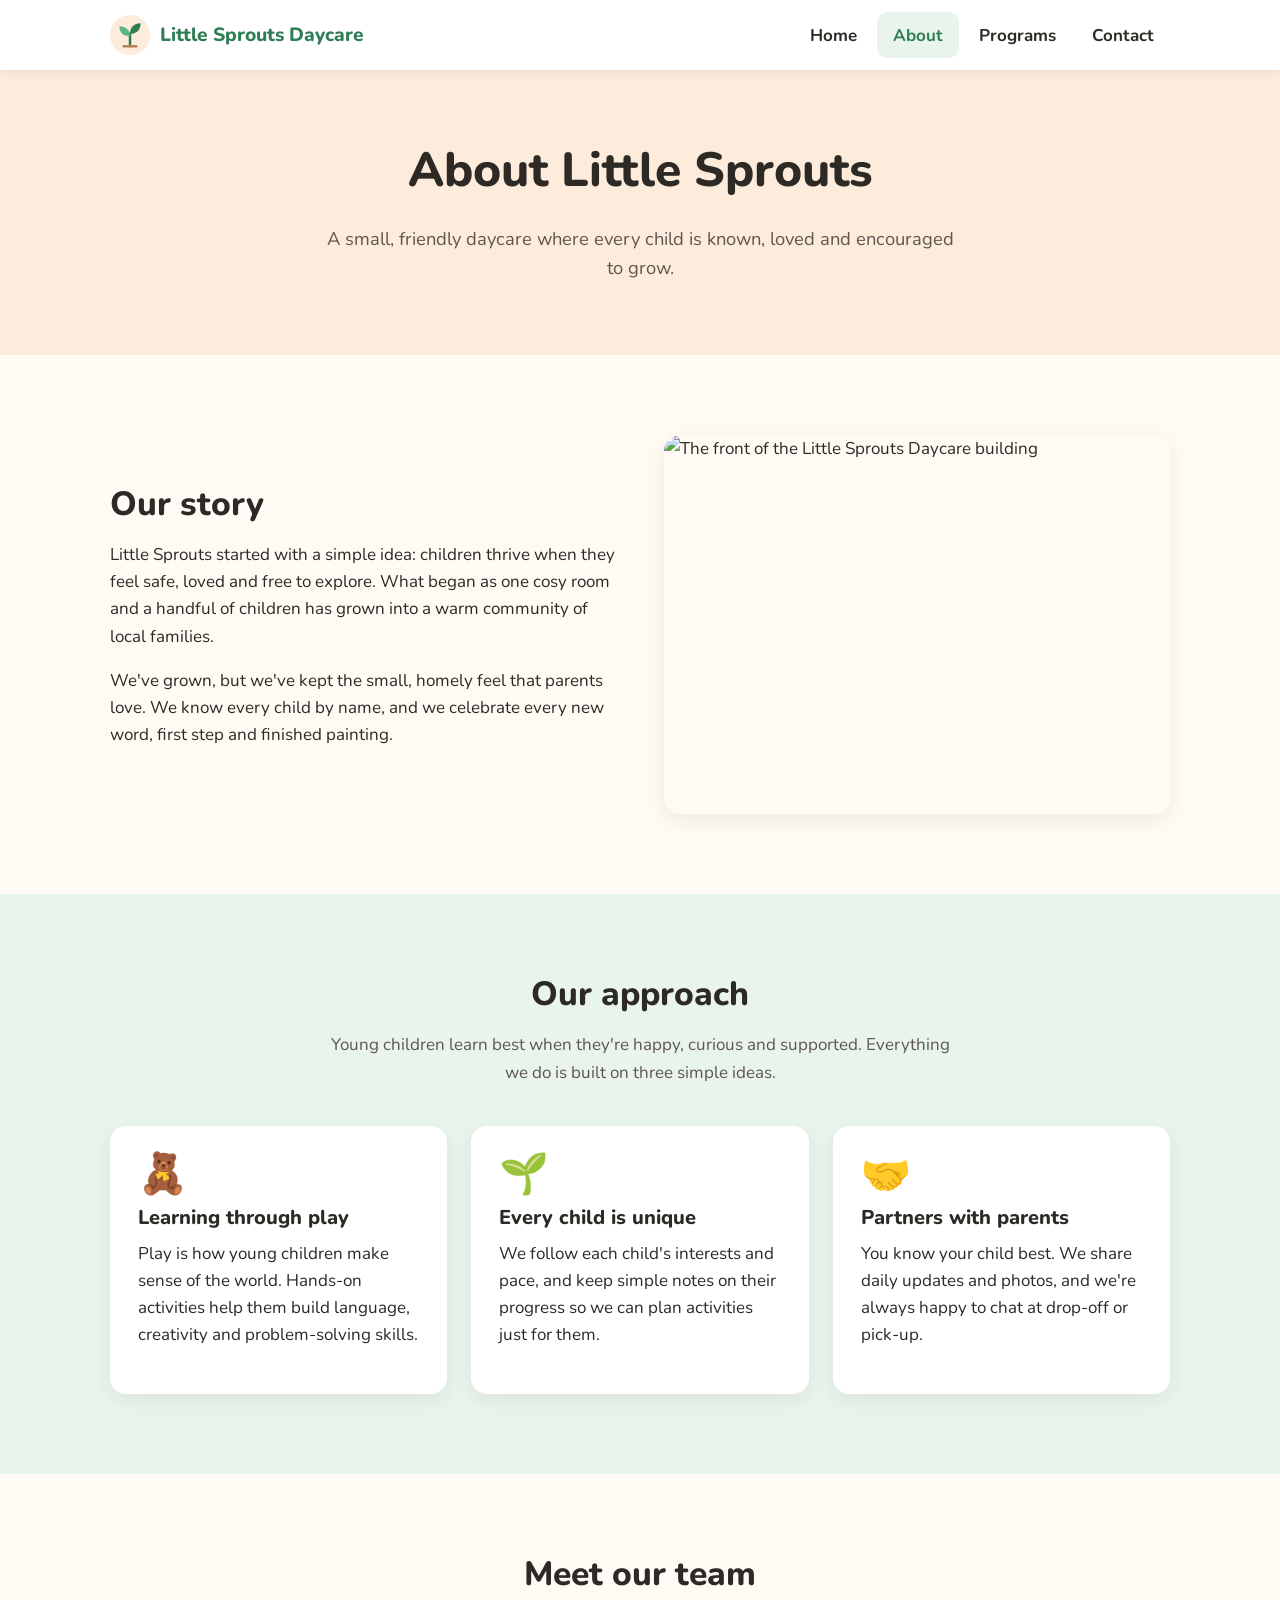
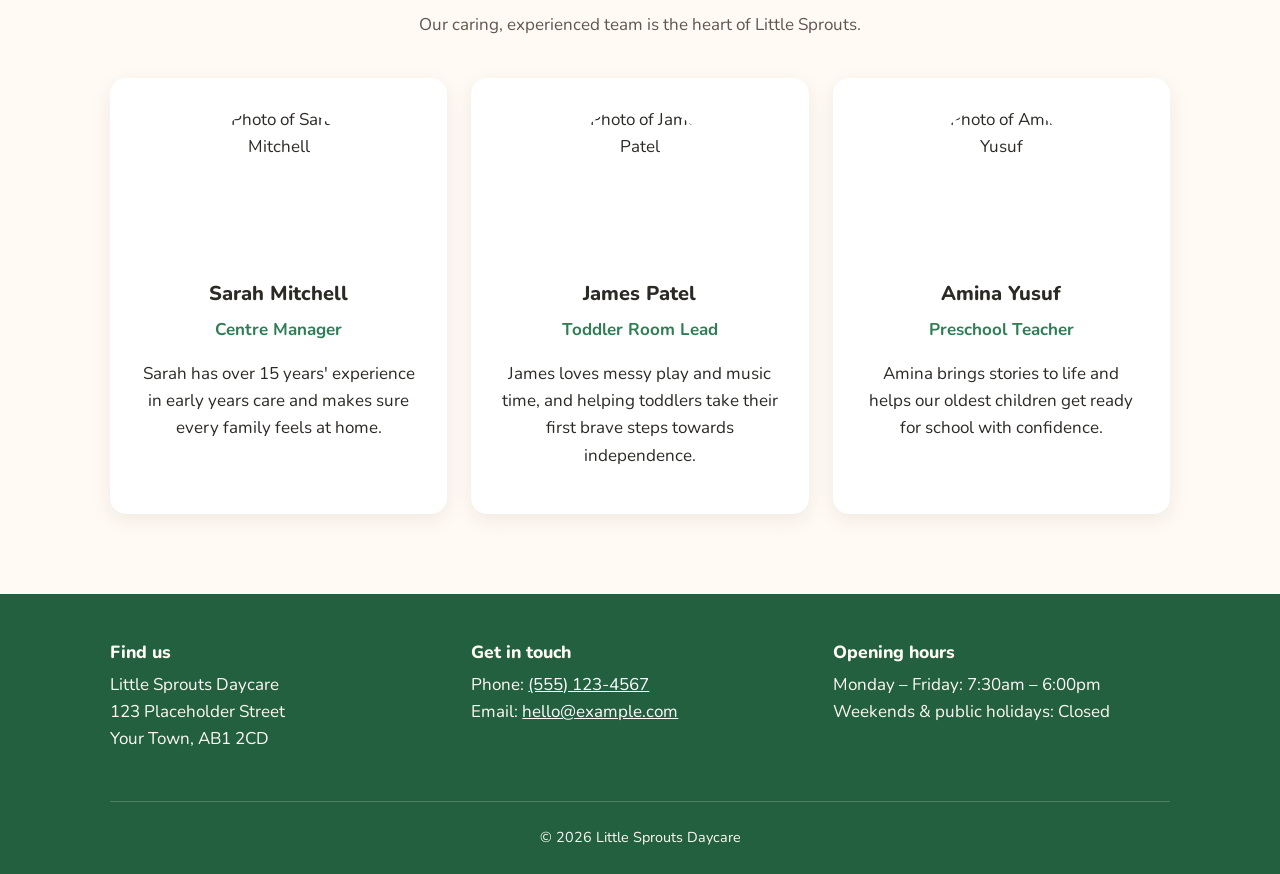
==== about.html @ fafb186b "initial commit" ====
<!DOCTYPE html>
<html lang="en">
<head>
    <!-- Page settings: text encoding, mobile-friendly scaling, and the title and
         description shown in the browser tab and search results -->
    <meta charset="UTF-8">
    <meta name="viewport" content="width=device-width, initial-scale=1.0">
    <title>About Us | Little Sprouts Daycare</title>
    <meta name="description" content="Meet the Little Sprouts Daycare team and learn about our story and our play-based approach to early learning.">

    <!-- Small sprout icon shown in the browser tab -->
    <link rel="icon" href="images/logo.svg" type="image/svg+xml">

    <!-- Google Fonts: loads "Nunito", a friendly and easy-to-read font -->
    <link rel="preconnect" href="https://fonts.googleapis.com">
    <link rel="preconnect" href="https://fonts.gstatic.com" crossorigin>
    <link rel="stylesheet" href="https://fonts.googleapis.com/css2?family=Nunito:wght@400;700;800&display=swap">

    <!-- Our one shared stylesheet, used by every page -->
    <link rel="stylesheet" href="css/style.css">
</head>
<body>
    <!-- Skip link: lets keyboard users jump straight past the menu to the page content -->
    <a class="skip-link" href="#main">Skip to main content</a>

    <!-- ===== Site header: logo and main navigation (the same on every page) ===== -->
    <header class="site-header">
        <div class="container header-inner">
            <a class="logo" href="index.html">
                <img src="images/logo.svg" alt="" width="40" height="40">
                Little Sprouts Daycare
            </a>

            <!-- Hamburger button: only shows on small screens. main.js opens and closes the menu. -->
            <button class="menu-toggle" type="button" aria-label="Menu" aria-expanded="false" aria-controls="site-nav">
                <span class="menu-toggle-bar"></span>
                <span class="menu-toggle-bar"></span>
                <span class="menu-toggle-bar"></span>
            </button>

            <!-- Main navigation. main.js highlights the link for the page you're on. -->
            <nav class="site-nav" id="site-nav" aria-label="Main">
                <ul class="nav-list">
                    <li><a class="nav-link" href="index.html">Home</a></li>
                    <li><a class="nav-link" href="about.html">About</a></li>
                    <li><a class="nav-link" href="programs.html">Programs</a></li>
                    <li><a class="nav-link" href="contact.html">Contact</a></li>
                </ul>
            </nav>
        </div>
    </header>

    <!-- ===== Main content: everything unique to this page goes inside <main> ===== -->
    <main id="main">

        <!-- Page banner: the title at the top of the About page -->
        <section class="page-banner">
            <div class="container">
                <h1>About Little Sprouts</h1>
                <p>A small, friendly daycare where every child is known, loved and encouraged to grow.</p>
            </div>
        </section>

        <!-- Our story: how the daycare began, with a photo alongside -->
        <section class="section">
            <div class="container split">
                <div>
                    <h2>Our story</h2>
                    <p>Little Sprouts started with a simple idea: children thrive when they feel safe, loved and free to explore. What began as one cosy room and a handful of children has grown into a warm community of local families.</p>
                    <p>We've grown, but we've kept the small, homely feel that parents love. We know every child by name, and we celebrate every new word, first step and finished painting.</p>
                </div>
                <!-- Placeholder image. To use your own photo, save it in the images/ folder
                     and change src to something like "images/our-building.jpg". -->
                <img class="split-image" src="https://placehold.co/800x600/fdebdc/2d2a26?text=Our+Daycare" alt="The front of the Little Sprouts Daycare building" width="800" height="600">
            </div>
        </section>

        <!-- Our approach: three cards explaining how we care for and teach children -->
        <section class="section section-alt">
            <div class="container">
                <h2 class="section-title">Our approach</h2>
                <p class="section-intro">Young children learn best when they're happy, curious and supported. Everything we do is built on three simple ideas.</p>

                <div class="card-grid">
                    <article class="card">
                        <span class="card-icon" aria-hidden="true">🧸</span>
                        <h3>Learning through play</h3>
                        <p>Play is how young children make sense of the world. Hands-on activities help them build language, creativity and problem-solving skills.</p>
                    </article>
                    <article class="card">
                        <span class="card-icon" aria-hidden="true">🌱</span>
                        <h3>Every child is unique</h3>
                        <p>We follow each child's interests and pace, and keep simple notes on their progress so we can plan activities just for them.</p>
                    </article>
                    <article class="card">
                        <span class="card-icon" aria-hidden="true">🤝</span>
                        <h3>Partners with parents</h3>
                        <p>You know your child best. We share daily updates and photos, and we're always happy to chat at drop-off or pick-up.</p>
                    </article>
                </div>
            </div>
        </section>

        <!-- Our team: three PLACEHOLDER staff cards. Replace the photos, names, roles
             and descriptions with your real team members. -->
        <section class="section">
            <div class="container">
                <h2 class="section-title">Meet our team</h2>
                <p class="section-intro">Our caring, experienced team is the heart of Little Sprouts.</p>

                <div class="card-grid">
                    <article class="card staff-card">
                        <img class="staff-photo" src="https://placehold.co/300x300/e8f4ec/2f7d55?text=Staff+Photo" alt="Photo of Sarah Mitchell" width="300" height="300" loading="lazy">
                        <h3>Sarah Mitchell</h3>
                        <p class="staff-role">Centre Manager</p>
                        <p>Sarah has over 15 years' experience in early years care and makes sure every family feels at home.</p>
                    </article>
                    <article class="card staff-card">
                        <img class="staff-photo" src="https://placehold.co/300x300/e8f4ec/2f7d55?text=Staff+Photo" alt="Photo of James Patel" width="300" height="300" loading="lazy">
                        <h3>James Patel</h3>
                        <p class="staff-role">Toddler Room Lead</p>
                        <p>James loves messy play and music time, and helping toddlers take their first brave steps towards independence.</p>
                    </article>
                    <article class="card staff-card">
                        <img class="staff-photo" src="https://placehold.co/300x300/e8f4ec/2f7d55?text=Staff+Photo" alt="Photo of Amina Yusuf" width="300" height="300" loading="lazy">
                        <h3>Amina Yusuf</h3>
                        <p class="staff-role">Preschool Teacher</p>
                        <p>Amina brings stories to life and helps our oldest children get ready for school with confidence.</p>
                    </article>
                </div>
            </div>
        </section>

    </main>

    <!-- ===== Site footer: address, contact details and opening hours (the same on every page) ===== -->
    <footer class="site-footer">
        <div class="container">
            <div class="footer-grid">
                <div>
                    <h2 class="footer-title">Find us</h2>
                    <!-- Placeholder address: replace with your real one -->
                    <address>
                        Little Sprouts Daycare<br>
                        123 Placeholder Street<br>
                        Your Town, AB1 2CD
                    </address>
                </div>
                <div>
                    <h2 class="footer-title">Get in touch</h2>
                    <p>
                        Phone: <a href="tel:+15551234567">(555) 123-4567</a><br>
                        Email: <a href="mailto:hello@example.com">hello@example.com</a>
                    </p>
                </div>
                <div>
                    <h2 class="footer-title">Opening hours</h2>
                    <p>
                        Monday – Friday: 7:30am – 6:00pm<br>
                        Weekends &amp; public holidays: Closed
                    </p>
                </div>
            </div>
            <p class="footer-bottom">&copy; 2026 Little Sprouts Daycare</p>
        </div>
    </footer>

    <!-- Our one shared JavaScript file. It's loaded last so all the HTML above
         already exists when the script runs. -->
    <script src="js/main.js"></script>
</body>
</html>
---- css/style.css ----
/* =========================================================
   Little Sprouts Daycare — main stylesheet
   ---------------------------------------------------------
   This one file styles every page of the site.
   It is written "mobile first": the styles below are for
   phones, and the single media query at the very bottom
   adjusts things for tablets and desktops.

   Sections:
     1. Colours and design settings
     2. Base styles
     3. Layout helpers
     4. Buttons
     5. Header and navigation
     6. Hero and page banners
     7. Cards
     8. Testimonial
     9. Programs page
    10. Contact page and form
    11. Footer
    12. Larger screens (the one media query)
   ========================================================= */


/* ---------- 1. Colours and design settings ----------
   These are CSS variables. Change a value here and it updates
   everywhere on the site that uses it. */
:root {
    --color-primary: #2f7d55;        /* leaf green: links, buttons, highlights */
    --color-primary-dark: #22603f;   /* darker green: hover states and footer */
    --color-accent: #f4a261;         /* warm peach: the "Book a Visit" button */
    --color-accent-dark: #e8894a;    /* darker peach: accent hover state */
    --color-background: #fffaf3;     /* soft cream page background */
    --color-white: #ffffff;          /* cards, header, form fields, button text */
    --color-tint-green: #e8f4ec;     /* pale green section backgrounds */
    --color-tint-peach: #fdebdc;     /* pale peach banners and labels */
    --color-text: #2d2a26;           /* main text: warm near-black */
    --color-text-muted: #5e5750;     /* softer text for intros and notes */
    --color-border: #eadfd2;         /* light dividing lines */
    --color-field-border: #9a8a7a;   /* form field edges (dark enough to see clearly) */
    --color-error: #b3261e;          /* form error messages */

    --font-main: "Nunito", Arial, sans-serif;
    --radius: 16px;                  /* rounded corners on cards and images */
    --radius-small: 10px;            /* rounded corners on buttons and inputs */
    --shadow: 0 6px 20px rgba(45, 42, 38, 0.08);
    --max-width: 1100px;             /* widest the content will ever get */
}


/* ---------- 2. Base styles ----------
   Sensible defaults for the whole site: font, text colour,
   spacing, and images that never spill off the screen. */

/* Include padding and borders inside an element's width,
   which makes sizes much easier to predict. */
*,
*::before,
*::after {
    box-sizing: border-box;
}

/* The header sticks to the top of the screen, so leave room for it
   when the browser jumps to a link like "programs.html#toddler". */
html {
    scroll-padding-top: 5rem;
}

body {
    margin: 0;
    font-family: var(--font-main);
    font-size: 1.0625rem;
    line-height: 1.6;
    color: var(--color-text);
    background-color: var(--color-background);
}

h1,
h2,
h3 {
    margin: 0 0 0.5em;
    line-height: 1.2;
    font-weight: 800;
}

h1 {
    font-size: 2.25rem;
}

h2 {
    font-size: 1.75rem;
}

h3 {
    font-size: 1.25rem;
}

p,
address {
    margin: 0 0 1em;
}

/* <address> is italic by default; normal text reads better. */
address {
    font-style: normal;
}

/* Images shrink to fit small screens instead of overflowing. */
img {
    display: block;
    max-width: 100%;
    height: auto;
}

a {
    color: var(--color-primary);
}

a:hover {
    color: var(--color-primary-dark);
}

/* A clear outline shows keyboard users which item is selected. */
:focus-visible {
    outline: 3px solid var(--color-primary);
    outline-offset: 3px;
}

/* The "Skip to main content" link hides above the page and
   slides into view only when a keyboard user tabs to it. */
.skip-link {
    position: absolute;
    top: -100px;
    left: 1rem;
    z-index: 100;
    padding: 0.5rem 1rem;
    border-radius: var(--radius-small);
    background-color: var(--color-primary);
    color: var(--color-white);
    font-weight: 700;
}

.skip-link:focus {
    top: 1rem;
}


/* ---------- 3. Layout helpers ----------
   Reusable building blocks used on every page. */

/* Keeps content centred with space at the sides,
   and stops it getting too wide on big screens. */
.container {
    max-width: var(--max-width);
    margin: 0 auto;
    padding: 0 1.25rem;
}

/* Breathing room above and below each page section. */
.section {
    padding: 3.5rem 0;
}

/* Every other section gets a soft green background
   so the page is easy to scan. */
.section-alt {
    background-color: var(--color-tint-green);
}

.section-title {
    text-align: center;
}

.section-intro {
    max-width: 640px;
    margin: 0 auto 2.5rem;
    text-align: center;
    color: var(--color-text-muted);
}

/* Text beside an image. One column on phones;
   the media query turns it into two columns on larger screens.
   minmax(0, 1fr) means "share the space, and shrink if needed".
   The 0 matters: without it, a big image that is still loading
   can push the page wider than a phone screen. */
.split {
    display: grid;
    grid-template-columns: minmax(0, 1fr);
    gap: 2rem;
    align-items: center;
}

.split-image {
    border-radius: var(--radius);
    box-shadow: var(--shadow);
}


/* ---------- 4. Buttons ----------
   Rounded "pill" buttons. Add the class "button" to a link
   or <button>, plus "button-accent" for the peach version. */
.button {
    display: inline-block;
    padding: 0.85rem 1.75rem;
    border: none;
    border-radius: 999px;
    background-color: var(--color-primary);
    color: var(--color-white);
    font-family: inherit;
    font-size: 1.05rem;
    font-weight: 700;
    text-decoration: none;
    cursor: pointer;
}

.button:hover {
    background-color: var(--color-primary-dark);
    color: var(--color-white);
}

.button-accent {
    background-color: var(--color-accent);
    color: var(--color-text);
}

.button-accent:hover {
    background-color: var(--color-accent-dark);
    color: var(--color-text);
}


/* ---------- 5. Header and navigation ----------
   The header sticks to the top of the screen as you scroll.
   On phones the menu hides behind the hamburger button;
   on larger screens the links sit in a row (see media query). */
.site-header {
    position: sticky;
    top: 0;
    z-index: 10;
    background-color: var(--color-white);
    box-shadow: 0 2px 10px rgba(45, 42, 38, 0.08);
}

/* Logo, hamburger and menu in a flexible row.
   "wrap" lets the open mobile menu drop onto its own line. */
.header-inner {
    display: flex;
    flex-wrap: wrap;
    align-items: center;
    gap: 0.75rem 1rem;
    padding-top: 0.75rem;
    padding-bottom: 0.75rem;
}

/* flex: 1 lets the logo fill the spare space,
   which pushes the hamburger and menu to the right. */
.logo {
    flex: 1;
    display: flex;
    align-items: center;
    gap: 0.6rem;
    font-size: 1.2rem;
    font-weight: 800;
    line-height: 1.2;
    color: var(--color-primary);
    text-decoration: none;
}

/* The hamburger button: three bars drawn with CSS. */
.menu-toggle {
    display: flex;
    flex-direction: column;
    gap: 5px;
    padding: 0.65rem;
    border: 2px solid var(--color-field-border);
    border-radius: var(--radius-small);
    background-color: var(--color-white);
    cursor: pointer;
}

.menu-toggle-bar {
    width: 24px;
    height: 3px;
    border-radius: 3px;
    background-color: var(--color-primary);
}

/* On phones the menu stays hidden until main.js adds "is-open". */
.site-nav {
    display: none;
    width: 100%;
}

.site-nav.is-open {
    display: block;
}

.nav-list {
    display: flex;
    flex-direction: column;
    gap: 0.25rem;
    margin: 0;
    padding: 0;
    list-style: none;
}

.nav-link {
    display: block;
    padding: 0.6rem 1rem;
    border-radius: var(--radius-small);
    color: var(--color-text);
    font-weight: 700;
    text-decoration: none;
}

.nav-link:hover {
    background-color: var(--color-tint-peach);
    color: var(--color-text);
}

/* The link for the page you're on (added by main.js). */
.nav-link.active {
    background-color: var(--color-tint-green);
    color: var(--color-primary);
}


/* ---------- 6. Hero and page banners ----------
   The hero is the big welcome area on the home page.
   Page banners are the smaller title areas on other pages. */
.hero,
.page-banner {
    padding: 3rem 0;
    background-color: var(--color-tint-peach);
}

.hero-intro {
    margin-bottom: 1.5rem;
    font-size: 1.2rem;
    color: var(--color-text-muted);
}

.page-banner {
    text-align: center;
}

.page-banner p {
    max-width: 640px;
    margin: 0 auto;
    font-size: 1.15rem;
    color: var(--color-text-muted);
}


/* ---------- 7. Cards ----------
   White rounded boxes used across the site. The grid shows
   one card per row on phones and three per row on larger
   screens (see media query). minmax(0, 1fr) works the same
   way as in .split above. */
.card-grid {
    display: grid;
    grid-template-columns: minmax(0, 1fr);
    gap: 1.5rem;
}

.card {
    padding: 1.75rem;
    border-radius: var(--radius);
    background-color: var(--color-white);
    box-shadow: var(--shadow);
}

.card-icon {
    display: block;
    margin-bottom: 0.75rem;
    font-size: 2.5rem;
    line-height: 1;
}

/* Program cards have a photo that runs edge to edge,
   so the padding moves to the text area underneath. */
.program-card {
    padding: 0;
    overflow: hidden;
}

.program-card-body {
    padding: 1.5rem;
}

.program-card a {
    font-weight: 700;
}

/* Small rounded label showing a program's age range. */
.age-range {
    display: inline-block;
    padding: 0.2rem 0.9rem;
    border-radius: 999px;
    background-color: var(--color-tint-peach);
    font-size: 0.95rem;
    font-weight: 700;
}

/* Staff cards: centred text with a round photo. */
.staff-card {
    text-align: center;
}

.staff-photo {
    width: 160px;
    height: 160px;
    margin: 0 auto 1rem;
    border-radius: 50%;
}

.staff-role {
    color: var(--color-primary);
    font-weight: 700;
}


/* ---------- 8. Testimonial ----------
   A single parent quote. The dashed label is a reminder
   that it's only a sample until you add real ones. */
.sample-note {
    width: fit-content;
    margin: 0 auto 1.5rem;
    padding: 0.35rem 1rem;
    border: 2px dashed var(--color-accent-dark);
    border-radius: 999px;
    background-color: var(--color-tint-peach);
    font-size: 0.95rem;
    font-weight: 700;
    text-align: center;
}

.testimonial {
    max-width: 720px;
    margin: 0 auto;
    text-align: center;
}

.testimonial blockquote {
    margin: 0 0 1rem;
    font-size: 1.25rem;
}

.testimonial figcaption {
    color: var(--color-primary);
    font-weight: 700;
}


/* ---------- 9. Programs page ----------
   Each daily schedule is a simple list: the time on the
   left and the activity on the right. */
.schedule {
    margin: 0 0 1.5rem;
    padding: 0;
    list-style: none;
}

.schedule li {
    display: flex;
    gap: 1rem;
    padding: 0.5rem 0;
    border-bottom: 1px dashed var(--color-border);
}

.schedule-time {
    flex: 0 0 5rem;
    font-weight: 700;
    color: var(--color-primary);
}

.program-fees {
    padding: 0.75rem 1rem;
    border-radius: var(--radius-small);
    background-color: var(--color-tint-peach);
    font-weight: 700;
}


/* ---------- 10. Contact page and form ---------- */

/* The form and our contact details stack on phones
   and sit side by side on larger screens (see media query). */
.contact-layout {
    display: grid;
    gap: 2.5rem;
    align-items: start;
}

.form-note {
    font-size: 0.95rem;
    color: var(--color-text-muted);
}

/* Each label + field + error message is one "form group". */
.form-group {
    margin-bottom: 1.25rem;
}

.form-group label {
    display: block;
    margin-bottom: 0.35rem;
    font-weight: 700;
}

.required-mark {
    color: var(--color-error);
}

/* Text boxes, the dropdown and the message box share one look. */
.form-group input,
.form-group select,
.form-group textarea {
    width: 100%;
    padding: 0.75rem 1rem;
    border: 2px solid var(--color-field-border);
    border-radius: var(--radius-small);
    background-color: var(--color-white);
    color: var(--color-text);
    font: inherit;
}

.form-group textarea {
    resize: vertical;
}

/* main.js marks a field aria-invalid="true" when it needs fixing.
   Screen readers announce that, and we reuse it to turn the border red. */
.form-group [aria-invalid="true"] {
    border-color: var(--color-error);
}

/* The friendly message shown under a field that needs fixing. */
.error-message {
    margin: 0.35rem 0 0;
    font-size: 0.95rem;
    font-weight: 700;
    color: var(--color-error);
}

/* Dashed green box that stands in for a Google Map until you add one. */
.map-placeholder {
    display: flex;
    align-items: center;
    justify-content: center;
    min-height: 260px;
    padding: 1.5rem;
    border: 3px dashed var(--color-primary);
    border-radius: var(--radius);
    background-color: var(--color-tint-green);
    color: var(--color-primary);
    text-align: center;
}

.map-placeholder p {
    margin: 0;
}


/* ---------- 11. Footer ----------
   Dark green band at the bottom of every page with our
   address, contact details and opening hours. */
.site-footer {
    padding: 3rem 0 1.5rem;
    background-color: var(--color-primary-dark);
    color: var(--color-background);
}

/* Light links and focus outlines so they show up on dark green. */
.site-footer a {
    color: var(--color-white);
}

.site-footer a:hover {
    color: var(--color-tint-peach);
}

.site-footer :focus-visible {
    outline-color: var(--color-white);
}

.footer-grid {
    display: grid;
    gap: 1.5rem;
}

.footer-title {
    margin-bottom: 0.5rem;
    font-size: 1.1rem;
}

.footer-bottom {
    margin: 2rem 0 0;
    padding-top: 1.5rem;
    border-top: 1px solid rgba(255, 255, 255, 0.2);
    font-size: 0.9rem;
    text-align: center;
}


/* ---------- 12. Larger screens (768px and wider) ----------
   Everything above is for phones. When the screen is at
   least 768px wide (tablets and desktops), these rules
   take over to make use of the extra space. */
@media (min-width: 768px) {
    h1 {
        font-size: 3rem;
    }

    h2 {
        font-size: 2.1rem;
    }

    .section {
        padding: 5rem 0;
    }

    .hero,
    .page-banner {
        padding: 4.5rem 0;
    }

    /* Hide the hamburger and always show the menu as a row. */
    .menu-toggle {
        display: none;
    }

    .site-nav {
        display: block;
        width: auto;
    }

    .nav-list {
        flex-direction: row;
    }

    /* Put text and image side by side. */
    .split {
        grid-template-columns: repeat(2, minmax(0, 1fr));
        gap: 3rem;
    }

    /* Three cards (or footer columns) per row. */
    .card-grid,
    .footer-grid {
        grid-template-columns: repeat(3, minmax(0, 1fr));
    }

    /* The form gets a little more room than the contact details. */
    .contact-layout {
        grid-template-columns: 3fr 2fr;
    }
}
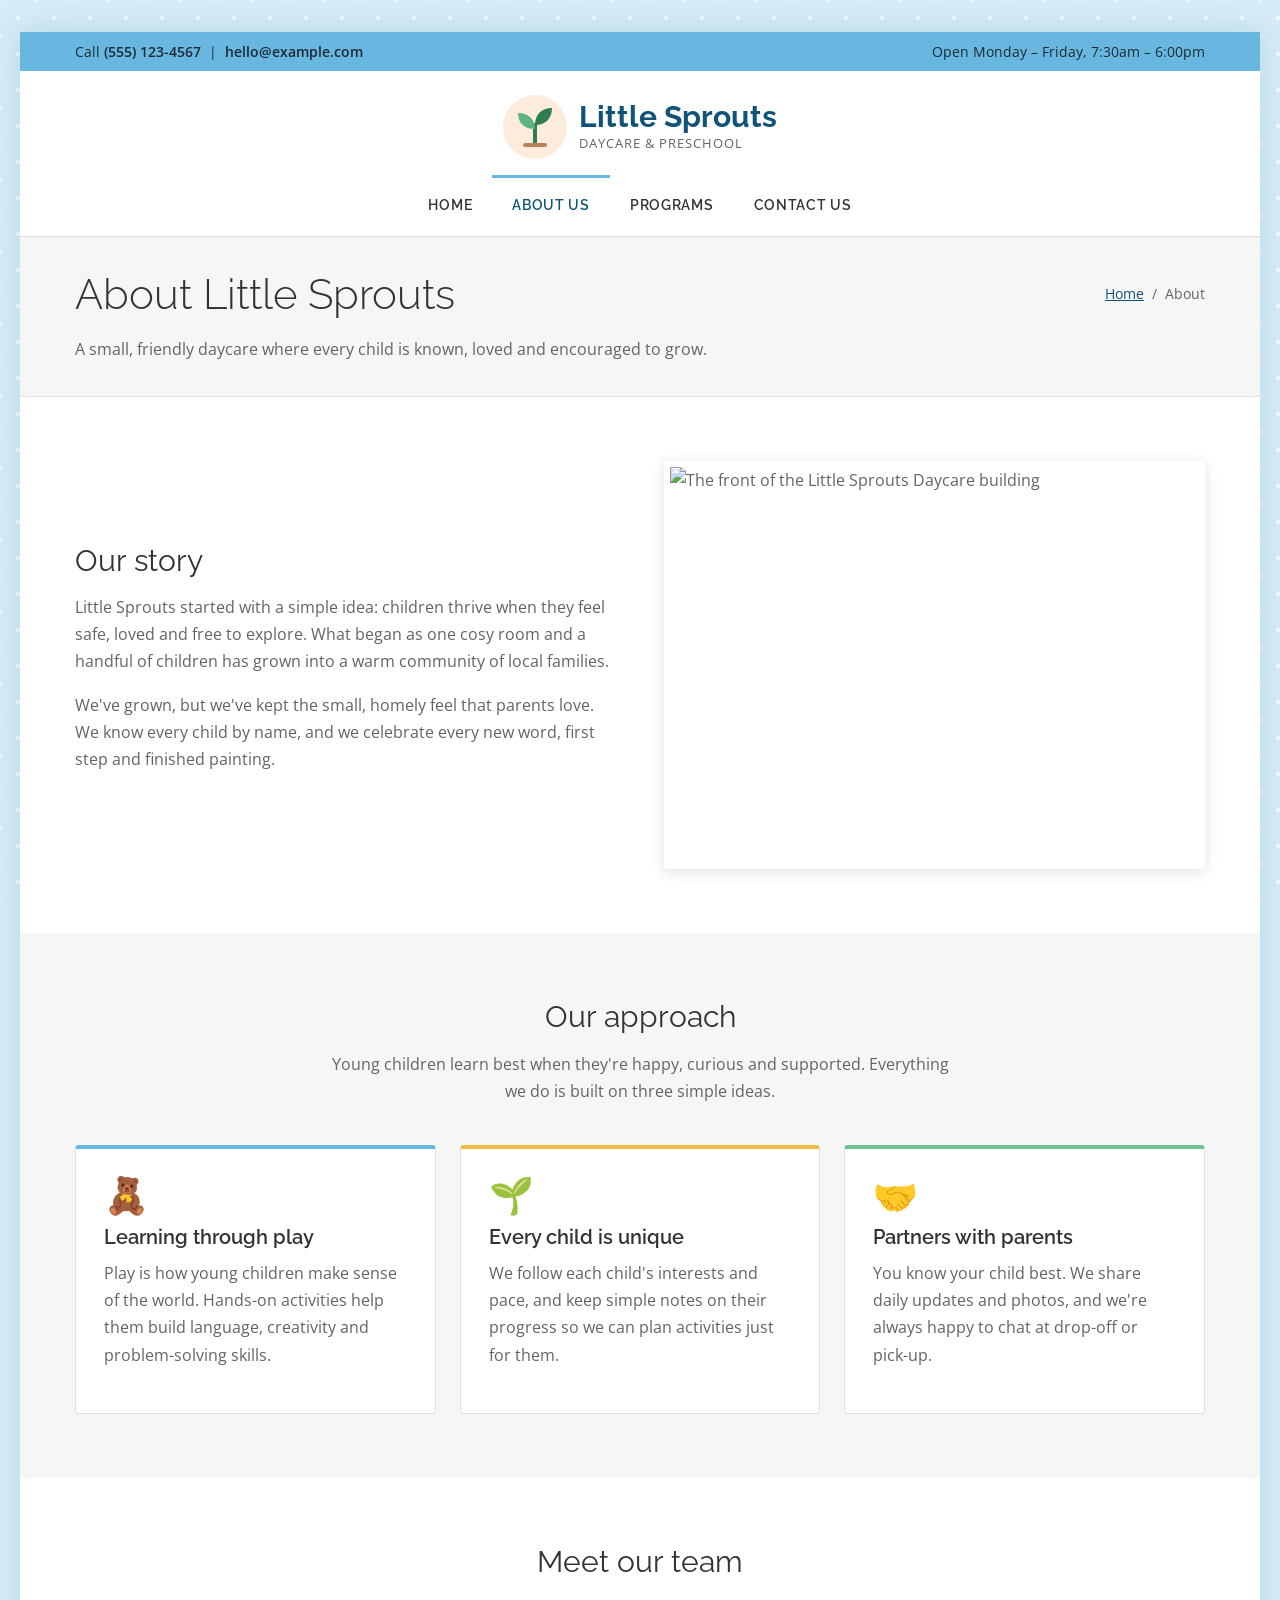
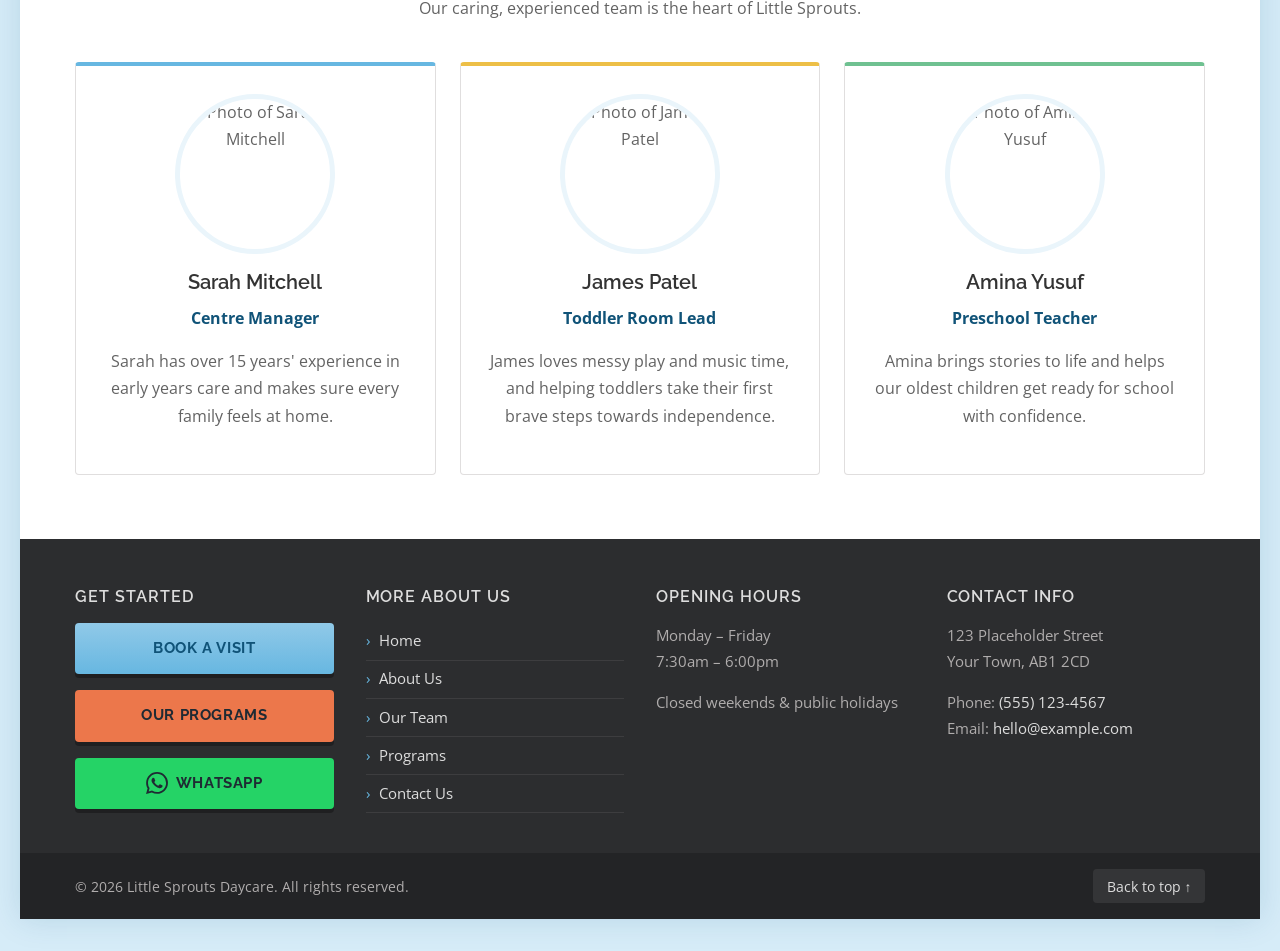
==== commit a1690bff: "Enhance website layout and functionality: update fonts, improve header and footer structure, add tes" ====
--- a/about.html
+++ b/about.html
@@ -11,10 +11,10 @@
     <!-- Small sprout icon shown in the browser tab -->
     <link rel="icon" href="images/logo.svg" type="image/svg+xml">
 
-    <!-- Google Fonts: loads "Nunito", a friendly and easy-to-read font -->
+    <!-- Google Fonts: "Raleway" for headings and the menu, "Open Sans" for body text -->
     <link rel="preconnect" href="https://fonts.googleapis.com">
     <link rel="preconnect" href="https://fonts.gstatic.com" crossorigin>
-    <link rel="stylesheet" href="https://fonts.googleapis.com/css2?family=Nunito:wght@400;700;800&display=swap">
+    <link rel="stylesheet" href="https://fonts.googleapis.com/css2?family=Open+Sans:ital,wght@0,400;0,600;0,700;1,400&family=Raleway:wght@300;400;600;700&display=swap">
 
     <!-- Our one shared stylesheet, used by every page -->
     <link rel="stylesheet" href="css/style.css">
@@ -23,12 +23,28 @@
     <!-- Skip link: lets keyboard users jump straight past the menu to the page content -->
     <a class="skip-link" href="#main">Skip to main content</a>
 
+    <!-- The white "page box" that holds everything. On big screens the
+         blue patterned background shows around it. -->
+    <div class="page-box">
+
+    <!-- ===== Top bar: quick contact details (the same on every page) ===== -->
+    <div class="top-bar">
+        <div class="container top-bar-inner">
+            <!-- Placeholder phone and email: replace with your real ones -->
+            <p>Call <a href="tel:+15551234567">(555) 123-4567</a> &nbsp;|&nbsp; <a href="mailto:hello@example.com">hello@example.com</a></p>
+            <p>Open Monday – Friday, 7:30am – 6:00pm</p>
+        </div>
+    </div>
+
     <!-- ===== Site header: logo and main navigation (the same on every page) ===== -->
     <header class="site-header">
         <div class="container header-inner">
             <a class="logo" href="index.html">
-                <img src="images/logo.svg" alt="" width="40" height="40">
-                Little Sprouts Daycare
+                <img src="images/logo.svg" alt="" width="64" height="64">
+                <span>
+                    <span class="logo-name">Little Sprouts</span>
+                    <span class="logo-tagline">Daycare &amp; Preschool</span>
+                </span>
             </a>
 
             <!-- Hamburger button: only shows on small screens. main.js opens and closes the menu. -->
@@ -42,9 +58,9 @@
             <nav class="site-nav" id="site-nav" aria-label="Main">
                 <ul class="nav-list">
                     <li><a class="nav-link" href="index.html">Home</a></li>
-                    <li><a class="nav-link" href="about.html">About</a></li>
+                    <li><a class="nav-link" href="about.html">About Us</a></li>
                     <li><a class="nav-link" href="programs.html">Programs</a></li>
-                    <li><a class="nav-link" href="contact.html">Contact</a></li>
+                    <li><a class="nav-link" href="contact.html">Contact Us</a></li>
                 </ul>
             </nav>
         </div>
@@ -53,10 +69,16 @@
     <!-- ===== Main content: everything unique to this page goes inside <main> ===== -->
     <main id="main">
 
-        <!-- Page banner: the title at the top of the About page -->
-        <section class="page-banner">
-            <div class="container">
+        <!-- Page title bar: the page name, breadcrumbs ("Home / About") and a short intro -->
+        <section class="page-title-bar">
+            <div class="container page-title-inner">
                 <h1>About Little Sprouts</h1>
+                <nav class="breadcrumbs" aria-label="Breadcrumb">
+                    <ol>
+                        <li><a href="index.html">Home</a></li>
+                        <li aria-current="page">About</li>
+                    </ol>
+                </nav>
                 <p>A small, friendly daycare where every child is known, loved and encouraged to grow.</p>
             </div>
         </section>
@@ -71,7 +93,7 @@
                 </div>
                 <!-- Placeholder image. To use your own photo, save it in the images/ folder
                      and change src to something like "images/our-building.jpg". -->
-                <img class="split-image" src="https://placehold.co/800x600/fdebdc/2d2a26?text=Our+Daycare" alt="The front of the Little Sprouts Daycare building" width="800" height="600">
+                <img class="split-image" src="https://placehold.co/800x600/eaf5fb/105378?text=Our+Daycare" alt="The front of the Little Sprouts Daycare building" width="800" height="600">
             </div>
         </section>
 
@@ -103,26 +125,26 @@
 
         <!-- Our team: three PLACEHOLDER staff cards. Replace the photos, names, roles
              and descriptions with your real team members. -->
-        <section class="section">
+        <section class="section" id="team">
             <div class="container">
                 <h2 class="section-title">Meet our team</h2>
                 <p class="section-intro">Our caring, experienced team is the heart of Little Sprouts.</p>
 
                 <div class="card-grid">
                     <article class="card staff-card">
-                        <img class="staff-photo" src="https://placehold.co/300x300/e8f4ec/2f7d55?text=Staff+Photo" alt="Photo of Sarah Mitchell" width="300" height="300" loading="lazy">
+                        <img class="staff-photo" src="https://placehold.co/300x300/eaf5fb/105378?text=Staff+Photo" alt="Photo of Sarah Mitchell" width="300" height="300" loading="lazy">
                         <h3>Sarah Mitchell</h3>
                         <p class="staff-role">Centre Manager</p>
                         <p>Sarah has over 15 years' experience in early years care and makes sure every family feels at home.</p>
                     </article>
                     <article class="card staff-card">
-                        <img class="staff-photo" src="https://placehold.co/300x300/e8f4ec/2f7d55?text=Staff+Photo" alt="Photo of James Patel" width="300" height="300" loading="lazy">
+                        <img class="staff-photo" src="https://placehold.co/300x300/eaf5fb/105378?text=Staff+Photo" alt="Photo of James Patel" width="300" height="300" loading="lazy">
                         <h3>James Patel</h3>
                         <p class="staff-role">Toddler Room Lead</p>
                         <p>James loves messy play and music time, and helping toddlers take their first brave steps towards independence.</p>
                     </article>
                     <article class="card staff-card">
-                        <img class="staff-photo" src="https://placehold.co/300x300/e8f4ec/2f7d55?text=Staff+Photo" alt="Photo of Amina Yusuf" width="300" height="300" loading="lazy">
+                        <img class="staff-photo" src="https://placehold.co/300x300/eaf5fb/105378?text=Staff+Photo" alt="Photo of Amina Yusuf" width="300" height="300" loading="lazy">
                         <h3>Amina Yusuf</h3>
                         <p class="staff-role">Preschool Teacher</p>
                         <p>Amina brings stories to life and helps our oldest children get ready for school with confidence.</p>
@@ -133,37 +155,65 @@
 
     </main>
 
-    <!-- ===== Site footer: address, contact details and opening hours (the same on every page) ===== -->
+    <!-- ===== Site footer: quick buttons, menu, opening hours and contact details (the same on every page) ===== -->
     <footer class="site-footer">
-        <div class="container">
-            <div class="footer-grid">
-                <div>
-                    <h2 class="footer-title">Find us</h2>
-                    <!-- Placeholder address: replace with your real one -->
-                    <address>
-                        Little Sprouts Daycare<br>
-                        123 Placeholder Street<br>
-                        Your Town, AB1 2CD
-                    </address>
-                </div>
-                <div>
-                    <h2 class="footer-title">Get in touch</h2>
-                    <p>
-                        Phone: <a href="tel:+15551234567">(555) 123-4567</a><br>
-                        Email: <a href="mailto:hello@example.com">hello@example.com</a>
-                    </p>
-                </div>
-                <div>
-                    <h2 class="footer-title">Opening hours</h2>
-                    <p>
-                        Monday – Friday: 7:30am – 6:00pm<br>
-                        Weekends &amp; public holidays: Closed
-                    </p>
-                </div>
-            </div>
-            <p class="footer-bottom">&copy; 2026 Little Sprouts Daycare</p>
+        <div class="container footer-grid">
+            <div>
+                <h2 class="footer-title">Get started</h2>
+                <div class="footer-buttons">
+                    <a class="button button-3d button-block" href="contact.html">Book a Visit</a>
+                    <a class="button button-accent button-3d button-block" href="programs.html">Our Programs</a>
+                    <!-- Placeholder WhatsApp number: replace 15551234567 with your real one (digits only) -->
+                    <a class="button button-whatsapp button-3d button-block" href="https://wa.me/15551234567?text=Hi%2C%20I%27d%20like%20to%20know%20more%20about%20Little%20Sprouts%20Daycare." target="_blank" rel="noopener">
+                        <svg class="button-icon" viewBox="0 0 24 24" width="22" height="22" aria-hidden="true" focusable="false">
+                            <path fill="currentColor" d="M17.472 14.382c-.297-.149-1.758-.867-2.03-.967-.273-.099-.471-.148-.67.15-.197.297-.767.966-.94 1.164-.173.199-.347.223-.644.075-.297-.15-1.255-.463-2.39-1.475-.883-.788-1.48-1.761-1.653-2.059-.173-.297-.018-.458.13-.606.134-.133.298-.347.446-.52.149-.174.198-.298.298-.497.099-.198.05-.371-.025-.52-.075-.149-.669-1.612-.916-2.207-.242-.579-.487-.5-.669-.51-.173-.008-.371-.01-.57-.01-.198 0-.52.074-.792.372-.272.297-1.04 1.016-1.04 2.479 0 1.462 1.065 2.875 1.213 3.074.149.198 2.096 3.2 5.077 4.487.709.306 1.262.489 1.694.625.712.227 1.36.195 1.871.118.571-.085 1.758-.719 2.006-1.413.248-.694.248-1.289.173-1.413-.074-.124-.272-.198-.57-.347m-5.421 7.403h-.004a9.87 9.87 0 01-5.031-1.378l-.361-.214-3.741.982.998-3.648-.235-.374a9.86 9.86 0 01-1.51-5.26c.001-5.45 4.436-9.884 9.888-9.884 2.64 0 5.122 1.03 6.988 2.898a9.825 9.825 0 012.893 6.994c-.003 5.45-4.437 9.884-9.885 9.884m8.413-18.297A11.815 11.815 0 0012.05 0C5.495 0 .16 5.335.157 11.892c0 2.096.547 4.142 1.588 5.945L.057 24l6.305-1.654a11.882 11.882 0 005.683 1.448h.005c6.554 0 11.89-5.335 11.893-11.893a11.821 11.821 0 00-3.48-8.413Z"/>
+                        </svg>
+                        WhatsApp
+                    </a>
+                </div>
+            </div>
+            <div>
+                <h2 class="footer-title">More about us</h2>
+                <ul class="footer-links">
+                    <li><a href="index.html">Home</a></li>
+                    <li><a href="about.html">About Us</a></li>
+                    <li><a href="about.html#team">Our Team</a></li>
+                    <li><a href="programs.html">Programs</a></li>
+                    <li><a href="contact.html">Contact Us</a></li>
+                </ul>
+            </div>
+            <div>
+                <h2 class="footer-title">Opening hours</h2>
+                <p>
+                    Monday – Friday<br>
+                    7:30am – 6:00pm
+                </p>
+                <p>Closed weekends &amp; public holidays</p>
+            </div>
+            <div>
+                <h2 class="footer-title">Contact info</h2>
+                <!-- Placeholder address, phone and email: replace with your real ones -->
+                <address>
+                    123 Placeholder Street<br>
+                    Your Town, AB1 2CD
+                </address>
+                <p>
+                    Phone: <a href="tel:+15551234567">(555) 123-4567</a><br>
+                    Email: <a href="mailto:hello@example.com">hello@example.com</a>
+                </p>
+            </div>
+        </div>
+
+        <!-- Copyright bar -->
+        <div class="footer-bottom">
+            <div class="container footer-bottom-inner">
+                <p>&copy; 2026 Little Sprouts Daycare. All rights reserved.</p>
+                <a class="back-to-top" href="#main">Back to top ↑</a>
+            </div>
         </div>
     </footer>
+
+    </div><!-- end of .page-box -->
 
     <!-- Our one shared JavaScript file. It's loaded last so all the HTML above
          already exists when the script runs. -->
--- a/css/style.css
+++ b/css/style.css
@@ -2,23 +2,29 @@
    Little Sprouts Daycare — main stylesheet
    ---------------------------------------------------------
    This one file styles every page of the site.
+   The look is a classic "boxed" school website: a soft blue
+   patterned background, a white page box in the middle, a
+   sky-blue top bar, four bright colour tiles on the home
+   page and a dark footer.
+
    It is written "mobile first": the styles below are for
-   phones, and the single media query at the very bottom
-   adjusts things for tablets and desktops.
+   phones, and the media queries at the very bottom adjust
+   things for tablets and desktops.
 
    Sections:
      1. Colours and design settings
      2. Base styles
      3. Layout helpers
      4. Buttons
-     5. Header and navigation
-     6. Hero and page banners
-     7. Cards
-     8. Testimonial
-     9. Programs page
-    10. Contact page and form
-    11. Footer
-    12. Larger screens (the one media query)
+     5. Top bar, header and navigation
+     6. Hero and page title bar
+     7. Colour tiles (home page)
+     8. Mission, "why choose us" and testimonials
+     9. Cards
+    10. Programs page
+    11. Contact page and form
+    12. Footer
+    13. Larger screens and motion settings (media queries)
    ========================================================= */
 
 
@@ -26,30 +32,44 @@
    These are CSS variables. Change a value here and it updates
    everywhere on the site that uses it. */
 :root {
-    --color-primary: #2f7d55;        /* leaf green: links, buttons, highlights */
-    --color-primary-dark: #22603f;   /* darker green: hover states and footer */
-    --color-accent: #f4a261;         /* warm peach: the "Book a Visit" button */
-    --color-accent-dark: #e8894a;    /* darker peach: accent hover state */
-    --color-background: #fffaf3;     /* soft cream page background */
-    --color-white: #ffffff;          /* cards, header, form fields, button text */
-    --color-tint-green: #e8f4ec;     /* pale green section backgrounds */
-    --color-tint-peach: #fdebdc;     /* pale peach banners and labels */
-    --color-text: #2d2a26;           /* main text: warm near-black */
-    --color-text-muted: #5e5750;     /* softer text for intros and notes */
-    --color-border: #eadfd2;         /* light dividing lines */
-    --color-field-border: #9a8a7a;   /* form field edges (dark enough to see clearly) */
+    --color-primary: #67b7e1;        /* sky blue: top bar, highlights, menu hover */
+    --color-primary-light: #90c9e8;  /* lighter sky blue: top of the button gradient */
+    --color-primary-hover: #5aabd6;  /* deeper sky blue: button hover */
+    --color-primary-dark: #105378;   /* navy blue: button text, links on hover, focus outlines */
+    --color-yellow: #edbf47;         /* sunshine yellow tile */
+    --color-orange: #ec774b;         /* warm orange tile and "Book a Visit" button */
+    --color-orange-dark: #d9653a;    /* darker orange: hover state */
+    --color-green: #6fc191;          /* fresh green tile */
+    --color-coral: #e16c6c;          /* tick icons in the "why choose us" list */
+    --color-whatsapp: #25d366;       /* WhatsApp green: the "Chat on WhatsApp" button */
+    --color-whatsapp-dark: #1ebe5d;  /* darker WhatsApp green: hover state */
+
+    --color-page-bg: #d6ecf8;        /* soft blue behind the white page box */
+    --color-white: #ffffff;          /* page box, cards, form fields */
+    --color-light: #f6f6f6;          /* light grey bands and testimonial bubbles */
+    --color-tint-blue: #eaf5fb;      /* pale blue hero and labels */
+    --color-heading: #333333;        /* headings and menu links */
+    --color-text: #636363;           /* main body text (soft grey, still easy to read) */
+    --color-ink: #1f2a33;            /* dark text on the bright colour tiles */
+    --color-border: #e0dede;         /* thin dividing lines */
+    --color-field-border: #9a9a9a;   /* form field edges (dark enough to see clearly) */
     --color-error: #b3261e;          /* form error messages */
 
-    --font-main: "Nunito", Arial, sans-serif;
-    --radius: 16px;                  /* rounded corners on cards and images */
-    --radius-small: 10px;            /* rounded corners on buttons and inputs */
-    --shadow: 0 6px 20px rgba(45, 42, 38, 0.08);
-    --max-width: 1100px;             /* widest the content will ever get */
+    --color-footer: #2c2d2f;         /* footer background */
+    --color-footer-dark: #232426;    /* copyright bar at the very bottom */
+    --color-footer-heading: #dddddd; /* footer headings */
+    --color-footer-text: #b0adad;    /* footer text */
+
+    --font-heading: "Raleway", Arial, sans-serif;
+    --font-body: "Open Sans", Arial, sans-serif;
+    --radius: 4px;                   /* small, neat rounded corners */
+    --shadow: 0 0 30px rgba(16, 83, 120, 0.15);
+    --max-width: 1170px;             /* widest the content will ever get */
 }
 
 
 /* ---------- 2. Base styles ----------
-   Sensible defaults for the whole site: font, text colour,
+   Sensible defaults for the whole site: fonts, text colour,
    spacing, and images that never spill off the screen. */
 
 /* Include padding and borders inside an element's width,
@@ -60,39 +80,53 @@
     box-sizing: border-box;
 }
 
-/* The header sticks to the top of the screen, so leave room for it
-   when the browser jumps to a link like "programs.html#toddler". */
+/* Leave a little room above a section when the browser jumps
+   to a link like "programs.html#toddler". */
 html {
-    scroll-padding-top: 5rem;
-}
-
+    scroll-padding-top: 1rem;
+    scroll-behavior: smooth;
+}
+
+/* The page sits on a soft blue background with a gentle
+   pattern of white dots, a bit like a child's wallpaper. */
 body {
     margin: 0;
-    font-family: var(--font-main);
-    font-size: 1.0625rem;
-    line-height: 1.6;
+    font-family: var(--font-body);
+    font-size: 1rem;
+    line-height: 1.7;
     color: var(--color-text);
-    background-color: var(--color-background);
+    background-color: var(--color-page-bg);
+    background-image:
+        radial-gradient(rgba(255, 255, 255, 0.7) 2px, transparent 2.5px),
+        radial-gradient(rgba(255, 255, 255, 0.45) 2px, transparent 2.5px);
+    background-size: 36px 36px;
+    background-position: 0 0, 18px 18px;
+    background-attachment: fixed;
 }
 
 h1,
 h2,
-h3 {
+h3,
+h4 {
     margin: 0 0 0.5em;
-    line-height: 1.2;
-    font-weight: 800;
+    font-family: var(--font-heading);
+    font-weight: 400;
+    line-height: 1.25;
+    color: var(--color-heading);
 }
 
 h1 {
-    font-size: 2.25rem;
+    font-size: 2.1rem;
+    font-weight: 300;
 }
 
 h2 {
-    font-size: 1.75rem;
+    font-size: 1.6rem;
 }
 
 h3 {
     font-size: 1.25rem;
+    font-weight: 600;
 }
 
 p,
@@ -103,6 +137,10 @@
 /* <address> is italic by default; normal text reads better. */
 address {
     font-style: normal;
+}
+
+strong {
+    color: var(--color-heading);
 }
 
 /* Images shrink to fit small screens instead of overflowing. */
@@ -113,16 +151,16 @@
 }
 
 a {
-    color: var(--color-primary);
+    color: var(--color-primary-dark);
 }
 
 a:hover {
-    color: var(--color-primary-dark);
+    color: var(--color-heading);
 }
 
 /* A clear outline shows keyboard users which item is selected. */
 :focus-visible {
-    outline: 3px solid var(--color-primary);
+    outline: 3px solid var(--color-primary-dark);
     outline-offset: 3px;
 }
 
@@ -134,8 +172,8 @@
     left: 1rem;
     z-index: 100;
     padding: 0.5rem 1rem;
-    border-radius: var(--radius-small);
-    background-color: var(--color-primary);
+    border-radius: var(--radius);
+    background-color: var(--color-primary-dark);
     color: var(--color-white);
     font-weight: 700;
 }
@@ -147,6 +185,15 @@
 
 /* ---------- 3. Layout helpers ----------
    Reusable building blocks used on every page. */
+
+/* The white "box" that holds the whole page. On phones it fills
+   the screen; on big screens the blue background shows at the sides. */
+.page-box {
+    max-width: 1240px;
+    margin: 0 auto;
+    background-color: var(--color-white);
+    box-shadow: var(--shadow);
+}
 
 /* Keeps content centred with space at the sides,
    and stops it getting too wide on big screens. */
@@ -158,13 +205,13 @@
 
 /* Breathing room above and below each page section. */
 .section {
-    padding: 3.5rem 0;
-}
-
-/* Every other section gets a soft green background
+    padding: 3rem 0;
+}
+
+/* Every other section gets a light grey background
    so the page is easy to scan. */
 .section-alt {
-    background-color: var(--color-tint-green);
+    background-color: var(--color-light);
 }
 
 .section-title {
@@ -175,7 +222,22 @@
     max-width: 640px;
     margin: 0 auto 2.5rem;
     text-align: center;
-    color: var(--color-text-muted);
+}
+
+/* Heading with a thin line running off to the right,
+   e.g. "Why choose us ————————". */
+.title-line {
+    display: flex;
+    align-items: center;
+    gap: 1rem;
+    margin-bottom: 1.5rem;
+    font-size: 1.35rem;
+}
+
+.title-line::after {
+    content: "";
+    flex: 1;
+    border-top: 1px solid var(--color-border);
 }
 
 /* Text beside an image. One column on phones;
@@ -191,79 +253,186 @@
 }
 
 .split-image {
+    border: 6px solid var(--color-white);
     border-radius: var(--radius);
-    box-shadow: var(--shadow);
+    box-shadow: 0 3px 15px rgba(0, 0, 0, 0.12);
 }
 
 
 /* ---------- 4. Buttons ----------
-   Rounded "pill" buttons. Add the class "button" to a link
-   or <button>, plus "button-accent" for the peach version. */
+   Neat, slightly rounded buttons. Add the class "button" to a
+   link or <button> for the sky-blue version, plus:
+     "button-accent"   for the orange version
+     "button-whatsapp" for the green WhatsApp version
+     "button-3d"       for a chunky raised look (used in the footer)
+     "button-block"    to fill the full width */
 .button {
     display: inline-block;
-    padding: 0.85rem 1.75rem;
+    padding: 0.8rem 1.75rem;
     border: none;
-    border-radius: 999px;
+    border-radius: var(--radius);
     background-color: var(--color-primary);
-    color: var(--color-white);
-    font-family: inherit;
-    font-size: 1.05rem;
-    font-weight: 700;
+    background-image: linear-gradient(to bottom, var(--color-primary-light), var(--color-primary));
+    color: var(--color-primary-dark);
+    font-family: var(--font-heading);
+    font-size: 0.95rem;
+    font-weight: 700;
+    letter-spacing: 0.04em;
+    text-transform: uppercase;
     text-decoration: none;
     cursor: pointer;
 }
 
 .button:hover {
-    background-color: var(--color-primary-dark);
-    color: var(--color-white);
+    background-image: none;
+    background-color: var(--color-primary-hover);
+    color: var(--color-primary-dark);
 }
 
 .button-accent {
-    background-color: var(--color-accent);
-    color: var(--color-text);
+    background-image: none;
+    background-color: var(--color-orange);
+    color: var(--color-ink);
 }
 
 .button-accent:hover {
-    background-color: var(--color-accent-dark);
-    color: var(--color-text);
-}
-
-
-/* ---------- 5. Header and navigation ----------
-   The header sticks to the top of the screen as you scroll.
-   On phones the menu hides behind the hamburger button;
-   on larger screens the links sit in a row (see media query). */
+    background-color: var(--color-orange-dark);
+    color: var(--color-ink);
+}
+
+/* WhatsApp button: brand green with the WhatsApp logo before the text.
+   Dark text keeps it easy to read on the bright green. */
+.button-whatsapp {
+    display: inline-flex;
+    align-items: center;
+    gap: 0.5rem;
+    background-image: none;
+    background-color: var(--color-whatsapp);
+    color: var(--color-ink);
+}
+
+.button-whatsapp:hover {
+    background-color: var(--color-whatsapp-dark);
+    color: var(--color-ink);
+}
+
+.button-icon {
+    flex-shrink: 0;
+}
+
+/* The raised "3D" look: a darker edge underneath that
+   squashes down when the button is pressed. */
+.button-3d {
+    box-shadow: 0 4px 0 rgba(0, 0, 0, 0.3);
+}
+
+.button-3d:active {
+    box-shadow: 0 1px 0 rgba(0, 0, 0, 0.3);
+    transform: translateY(3px);
+}
+
+.button-block {
+    display: flex;
+    justify-content: center;
+    width: 100%;
+    text-align: center;
+}
+
+/* Keeps two or more buttons side by side with a gap.
+   "wrap" lets them stack neatly on narrow phone screens. */
+.button-group {
+    display: flex;
+    flex-wrap: wrap;
+    gap: 0.75rem;
+}
+
+
+/* ---------- 5. Top bar, header and navigation ---------- */
+
+/* The thin sky-blue strip at the very top with our
+   phone number, email and opening hours. */
+.top-bar {
+    background-color: var(--color-primary);
+    color: var(--color-ink);
+    font-size: 0.85rem;
+}
+
+.top-bar-inner {
+    display: flex;
+    flex-wrap: wrap;
+    justify-content: center;
+    gap: 0.25rem 1.5rem;
+    padding-top: 0.5rem;
+    padding-bottom: 0.5rem;
+    text-align: center;
+}
+
+.top-bar p {
+    margin: 0;
+}
+
+.top-bar a {
+    color: var(--color-ink);
+    font-weight: 600;
+    text-decoration: none;
+}
+
+.top-bar a:hover {
+    text-decoration: underline;
+}
+
+/* The white header with the logo and main menu. */
 .site-header {
-    position: sticky;
-    top: 0;
-    z-index: 10;
+    border-bottom: 1px solid var(--color-border);
     background-color: var(--color-white);
-    box-shadow: 0 2px 10px rgba(45, 42, 38, 0.08);
-}
-
-/* Logo, hamburger and menu in a flexible row.
+}
+
+/* Logo and hamburger in a row on phones.
    "wrap" lets the open mobile menu drop onto its own line. */
 .header-inner {
     display: flex;
     flex-wrap: wrap;
     align-items: center;
     gap: 0.75rem 1rem;
-    padding-top: 0.75rem;
-    padding-bottom: 0.75rem;
+    padding-top: 1rem;
+    padding-bottom: 1rem;
 }
 
 /* flex: 1 lets the logo fill the spare space,
-   which pushes the hamburger and menu to the right. */
+   which pushes the hamburger to the right. */
 .logo {
     flex: 1;
     display: flex;
     align-items: center;
-    gap: 0.6rem;
-    font-size: 1.2rem;
-    font-weight: 800;
-    line-height: 1.2;
-    color: var(--color-primary);
+    gap: 0.75rem;
+    color: var(--color-heading);
     text-decoration: none;
+}
+
+.logo img {
+    width: 52px;
+    height: 52px;
+}
+
+.logo-name {
+    display: block;
+    font-family: var(--font-heading);
+    font-size: 1.45rem;
+    font-weight: 700;
+    line-height: 1.1;
+    color: var(--color-primary-dark);
+}
+
+.logo-tagline {
+    display: block;
+    font-size: 0.8rem;
+    letter-spacing: 0.08em;
+    text-transform: uppercase;
+    color: var(--color-text);
+}
+
+.logo:hover {
+    color: var(--color-heading);
 }
 
 /* The hamburger button: three bars drawn with CSS. */
@@ -272,8 +441,8 @@
     flex-direction: column;
     gap: 5px;
     padding: 0.65rem;
-    border: 2px solid var(--color-field-border);
-    border-radius: var(--radius-small);
+    border: 1px solid var(--color-border);
+    border-radius: var(--radius);
     background-color: var(--color-white);
     cursor: pointer;
 }
@@ -282,7 +451,7 @@
     width: 24px;
     height: 3px;
     border-radius: 3px;
-    background-color: var(--color-primary);
+    background-color: var(--color-heading);
 }
 
 /* On phones the menu stays hidden until main.js adds "is-open". */
@@ -296,9 +465,6 @@
 }
 
 .nav-list {
-    display: flex;
-    flex-direction: column;
-    gap: 0.25rem;
     margin: 0;
     padding: 0;
     list-style: none;
@@ -306,57 +472,374 @@
 
 .nav-link {
     display: block;
-    padding: 0.6rem 1rem;
-    border-radius: var(--radius-small);
-    color: var(--color-text);
-    font-weight: 700;
+    padding: 0.75rem 1rem;
+    border-top: 1px solid var(--color-border);
+    color: var(--color-heading);
+    font-family: var(--font-heading);
+    font-size: 0.95rem;
+    font-weight: 600;
     text-decoration: none;
 }
 
 .nav-link:hover {
-    background-color: var(--color-tint-peach);
-    color: var(--color-text);
+    background-color: var(--color-tint-blue);
+    color: var(--color-primary-dark);
 }
 
 /* The link for the page you're on (added by main.js). */
 .nav-link.active {
-    background-color: var(--color-tint-green);
-    color: var(--color-primary);
-}
-
-
-/* ---------- 6. Hero and page banners ----------
-   The hero is the big welcome area on the home page.
-   Page banners are the smaller title areas on other pages. */
-.hero,
-.page-banner {
-    padding: 3rem 0;
-    background-color: var(--color-tint-peach);
+    color: var(--color-primary-dark);
+    box-shadow: inset 4px 0 0 var(--color-primary);
+}
+
+
+/* ---------- 6. Hero and page title bar ---------- */
+
+/* The welcome area at the top of the home page. */
+.hero {
+    padding: 2.5rem 0;
+    background-color: var(--color-tint-blue);
+}
+
+.hero h1 {
+    font-size: 2.3rem;
 }
 
 .hero-intro {
     margin-bottom: 1.5rem;
+    font-size: 1.1rem;
+}
+
+/* The grey bar at the top of the other pages: the page
+   title on the left and "Home / Page" breadcrumbs on the right. */
+.page-title-bar {
+    padding: 2rem 0;
+    border-bottom: 1px solid var(--color-border);
+    background-color: var(--color-light);
+}
+
+.page-title-inner {
+    display: flex;
+    flex-wrap: wrap;
+    align-items: center;
+    justify-content: space-between;
+    gap: 0.5rem 2rem;
+}
+
+.page-title-bar h1 {
+    margin: 0;
+}
+
+.page-title-bar p {
+    flex-basis: 100%;
+    max-width: 640px;
+    margin: 0.5rem 0 0;
+}
+
+.breadcrumbs ol {
+    display: flex;
+    gap: 0.5rem;
+    margin: 0;
+    padding: 0;
+    font-size: 0.9rem;
+    list-style: none;
+}
+
+/* A little "/" between each breadcrumb. */
+.breadcrumbs li + li::before {
+    content: "/";
+    margin-right: 0.5rem;
+}
+
+
+/* ---------- 7. Colour tiles (home page) ----------
+   Four bright tiles that link to the main parts of the site.
+   On computers with a mouse, a tile flips over when you point
+   at it to show a short description and a "View" button
+   (see the media queries at the bottom). On phones and tablets
+   you just tap the tile. */
+.tiles {
+    display: grid;
+    grid-template-columns: repeat(2, minmax(0, 1fr));
+    gap: 1rem;
+    padding-top: 2.5rem;
+    padding-bottom: 1rem;
+}
+
+.tile {
+    display: block;
+    min-height: 170px;
+    color: var(--color-ink);
+    text-decoration: none;
+    perspective: 1000px;
+}
+
+.tile:hover {
+    color: var(--color-ink);
+}
+
+.tile-inner {
+    position: relative;
+    height: 100%;
+    min-height: inherit;
+}
+
+.tile-front,
+.tile-back {
+    display: flex;
+    flex-direction: column;
+    align-items: center;
+    justify-content: center;
+    gap: 0.5rem;
+    height: 100%;
+    min-height: inherit;
+    padding: 1.25rem 1rem;
+    border-radius: var(--radius);
+    text-align: center;
+}
+
+/* Each tile's colour comes from the variable set on it. */
+.tile-front,
+.tile-back {
+    background-color: var(--tile-color);
+}
+
+.tile-blue   { --tile-color: var(--color-primary); }
+.tile-yellow { --tile-color: var(--color-yellow); }
+.tile-orange { --tile-color: var(--color-orange); }
+.tile-green  { --tile-color: var(--color-green); }
+
+.tile-icon {
+    width: 44px;
+    height: 44px;
+}
+
+.tile-title {
+    margin: 0;
     font-size: 1.2rem;
-    color: var(--color-text-muted);
-}
-
-.page-banner {
+    font-weight: 700;
+    color: var(--color-ink);
+}
+
+/* The back of the tile is hidden until the flip is switched on. */
+.tile-back {
+    display: none;
+}
+
+.tile-back p {
+    margin: 0;
+    font-size: 0.95rem;
+    line-height: 1.5;
+}
+
+/* The pretend "View" button on the back of each tile. */
+.tile-button {
+    display: inline-block;
+    padding: 0.35rem 1.5rem;
+    border-radius: var(--radius);
+    background-color: var(--color-white);
+    font-family: var(--font-heading);
+    font-size: 0.85rem;
+    font-weight: 700;
+    letter-spacing: 0.06em;
+}
+
+
+/* ---------- 8. Mission, "why choose us" and testimonials ---------- */
+
+/* Our mission: a big, light quote between two thin lines. */
+.mission {
+    padding: 2rem 0;
+}
+
+.mission-text {
+    max-width: 900px;
+    margin: 0 auto;
+    padding: 1.75rem 0;
+    border-top: 1px solid var(--color-border);
+    border-bottom: 1px solid var(--color-border);
+    font-family: var(--font-heading);
+    font-size: 1.3rem;
+    font-weight: 300;
+    line-height: 1.6;
+    color: var(--color-heading);
     text-align: center;
 }
 
-.page-banner p {
-    max-width: 640px;
+.mission-text strong {
+    font-weight: 700;
+    color: var(--color-primary-dark);
+}
+
+/* Two columns on large screens: "why choose us" and testimonials. */
+.two-columns {
+    display: grid;
+    grid-template-columns: minmax(0, 1fr);
+    gap: 2.5rem;
+}
+
+/* A list with a coral tick in a circle before each item. */
+.check-list {
+    margin: 0;
+    padding: 0;
+    list-style: none;
+}
+
+.check-list li {
+    position: relative;
+    margin-bottom: 1rem;
+    padding-left: 2.25rem;
+}
+
+.check-list li::before {
+    content: "";
+    position: absolute;
+    top: 0.15rem;
+    left: 0;
+    width: 1.45rem;
+    height: 1.45rem;
+    border-radius: 50%;
+    background-color: var(--color-coral);
+    /* A white tick drawn as a tiny SVG image */
+    background-image: url("data:image/svg+xml,%3Csvg xmlns='http://www.w3.org/2000/svg' viewBox='0 0 24 24'%3E%3Cpath d='M6 12.5l4 4 8-9' fill='none' stroke='white' stroke-width='3' stroke-linecap='round' stroke-linejoin='round'/%3E%3C/svg%3E");
+    background-size: 70%;
+    background-position: center;
+    background-repeat: no-repeat;
+}
+
+/* The dashed reminder that some content is only a sample. */
+.sample-note {
+    width: fit-content;
+    margin: 0 0 1rem;
+    padding: 0.25rem 0.9rem;
+    border: 2px dashed var(--color-orange);
+    border-radius: 999px;
+    background-color: #fdf0ea;
+    font-size: 0.85rem;
+    font-weight: 700;
+    color: var(--color-ink);
+}
+
+.sample-note-center {
+    margin-left: auto;
+    margin-right: auto;
+}
+
+/* Testimonials: a grey speech bubble with the parent's
+   photo and name underneath. main.js shows one at a time
+   and adds the little dots for switching between them. */
+.testimonial {
+    margin: 0;
+}
+
+/* When main.js is running, only the "current" quote shows. */
+.testimonials.is-rotating .testimonial {
+    display: none;
+}
+
+.testimonials.is-rotating .testimonial.is-current {
+    display: block;
+}
+
+.testimonial + .testimonial {
+    margin-top: 1.5rem;
+}
+
+.testimonials.is-rotating .testimonial + .testimonial {
+    margin-top: 0;
+}
+
+.testimonial blockquote {
+    position: relative;
+    margin: 0 0 1.25rem;
+    padding: 1.25rem 1.5rem;
+    border-radius: var(--radius);
+    background-color: var(--color-light);
+    font-style: italic;
+}
+
+/* The little triangle that turns the box into a speech bubble. */
+.testimonial blockquote::after {
+    content: "";
+    position: absolute;
+    bottom: -10px;
+    left: 2rem;
+    border-width: 10px 10px 0;
+    border-style: solid;
+    border-color: var(--color-light) transparent transparent;
+}
+
+.testimonial figcaption {
+    display: flex;
+    align-items: center;
+    gap: 0.75rem;
+    padding-left: 1rem;
+}
+
+.testimonial-photo {
+    width: 52px;
+    height: 52px;
+    border-radius: 50%;
+}
+
+.testimonial-name {
+    display: block;
+    font-weight: 700;
+    color: var(--color-heading);
+}
+
+.testimonial-detail {
+    display: block;
+    font-size: 0.9rem;
+}
+
+.testimonial-dots {
+    display: flex;
+    gap: 0.5rem;
+    margin-top: 1.25rem;
+    padding-left: 1rem;
+}
+
+/* Each dot is a real button, so it works with a keyboard too. */
+.testimonial-dot {
+    width: 14px;
+    height: 14px;
+    padding: 0;
+    border: 2px solid var(--color-primary-dark);
+    border-radius: 50%;
+    background-color: transparent;
+    cursor: pointer;
+}
+
+.testimonial-dot[aria-current="true"] {
+    background-color: var(--color-primary-dark);
+}
+
+/* A row of partner / award logos near the bottom of the home page. */
+.logo-strip {
+    display: grid;
+    grid-template-columns: repeat(2, minmax(0, 1fr));
+    gap: 1.25rem;
+    align-items: center;
+}
+
+.logo-strip img {
     margin: 0 auto;
-    font-size: 1.15rem;
-    color: var(--color-text-muted);
-}
-
-
-/* ---------- 7. Cards ----------
-   White rounded boxes used across the site. The grid shows
-   one card per row on phones and three per row on larger
-   screens (see media query). minmax(0, 1fr) works the same
-   way as in .split above. */
+    opacity: 0.8;
+    filter: grayscale(1);
+}
+
+.logo-strip img:hover {
+    opacity: 1;
+    filter: none;
+}
+
+
+/* ---------- 9. Cards ----------
+   White boxes used across the site. The grid shows one card
+   per row on phones and three per row on larger screens
+   (see media queries). minmax(0, 1fr) works the same way
+   as in .split above. */
 .card-grid {
     display: grid;
     grid-template-columns: minmax(0, 1fr);
@@ -365,16 +848,26 @@
 
 .card {
     padding: 1.75rem;
+    border: 1px solid var(--color-border);
+    border-top: 4px solid var(--color-primary);
     border-radius: var(--radius);
     background-color: var(--color-white);
-    box-shadow: var(--shadow);
 }
 
 .card-icon {
     display: block;
     margin-bottom: 0.75rem;
-    font-size: 2.5rem;
+    font-size: 2.25rem;
     line-height: 1;
+}
+
+/* Give each card in a row its own tile colour along the top. */
+.card-grid > .card:nth-child(3n + 2) {
+    border-top-color: var(--color-yellow);
+}
+
+.card-grid > .card:nth-child(3n + 3) {
+    border-top-color: var(--color-green);
 }
 
 /* Program cards have a photo that runs edge to edge,
@@ -392,14 +885,15 @@
     font-weight: 700;
 }
 
-/* Small rounded label showing a program's age range. */
+/* Small label showing a program's age range. */
 .age-range {
     display: inline-block;
-    padding: 0.2rem 0.9rem;
-    border-radius: 999px;
-    background-color: var(--color-tint-peach);
-    font-size: 0.95rem;
-    font-weight: 700;
+    padding: 0.15rem 0.85rem;
+    border-radius: var(--radius);
+    background-color: var(--color-tint-blue);
+    font-size: 0.9rem;
+    font-weight: 700;
+    color: var(--color-primary-dark);
 }
 
 /* Staff cards: centred text with a round photo. */
@@ -411,48 +905,17 @@
     width: 160px;
     height: 160px;
     margin: 0 auto 1rem;
+    border: 5px solid var(--color-tint-blue);
     border-radius: 50%;
 }
 
 .staff-role {
-    color: var(--color-primary);
-    font-weight: 700;
-}
-
-
-/* ---------- 8. Testimonial ----------
-   A single parent quote. The dashed label is a reminder
-   that it's only a sample until you add real ones. */
-.sample-note {
-    width: fit-content;
-    margin: 0 auto 1.5rem;
-    padding: 0.35rem 1rem;
-    border: 2px dashed var(--color-accent-dark);
-    border-radius: 999px;
-    background-color: var(--color-tint-peach);
-    font-size: 0.95rem;
-    font-weight: 700;
-    text-align: center;
-}
-
-.testimonial {
-    max-width: 720px;
-    margin: 0 auto;
-    text-align: center;
-}
-
-.testimonial blockquote {
-    margin: 0 0 1rem;
-    font-size: 1.25rem;
-}
-
-.testimonial figcaption {
-    color: var(--color-primary);
-    font-weight: 700;
-}
-
-
-/* ---------- 9. Programs page ----------
+    color: var(--color-primary-dark);
+    font-weight: 700;
+}
+
+
+/* ---------- 10. Programs page ----------
    Each daily schedule is a simple list: the time on the
    left and the activity on the right. */
 .schedule {
@@ -471,21 +934,21 @@
 .schedule-time {
     flex: 0 0 5rem;
     font-weight: 700;
-    color: var(--color-primary);
+    color: var(--color-primary-dark);
 }
 
 .program-fees {
     padding: 0.75rem 1rem;
-    border-radius: var(--radius-small);
-    background-color: var(--color-tint-peach);
-    font-weight: 700;
-}
-
-
-/* ---------- 10. Contact page and form ---------- */
+    border-left: 4px solid var(--color-orange);
+    background-color: var(--color-light);
+    font-weight: 700;
+}
+
+
+/* ---------- 11. Contact page and form ---------- */
 
 /* The form and our contact details stack on phones
-   and sit side by side on larger screens (see media query). */
+   and sit side by side on larger screens (see media queries). */
 .contact-layout {
     display: grid;
     gap: 2.5rem;
@@ -494,7 +957,6 @@
 
 .form-note {
     font-size: 0.95rem;
-    color: var(--color-text-muted);
 }
 
 /* Each label + field + error message is one "form group". */
@@ -506,6 +968,7 @@
     display: block;
     margin-bottom: 0.35rem;
     font-weight: 700;
+    color: var(--color-heading);
 }
 
 .required-mark {
@@ -517,11 +980,11 @@
 .form-group select,
 .form-group textarea {
     width: 100%;
-    padding: 0.75rem 1rem;
-    border: 2px solid var(--color-field-border);
-    border-radius: var(--radius-small);
+    padding: 0.7rem 0.9rem;
+    border: 1px solid var(--color-field-border);
+    border-radius: var(--radius);
     background-color: var(--color-white);
-    color: var(--color-text);
+    color: var(--color-heading);
     font: inherit;
 }
 
@@ -532,7 +995,7 @@
 /* main.js marks a field aria-invalid="true" when it needs fixing.
    Screen readers announce that, and we reuse it to turn the border red. */
 .form-group [aria-invalid="true"] {
-    border-color: var(--color-error);
+    border: 2px solid var(--color-error);
 }
 
 /* The friendly message shown under a field that needs fixing. */
@@ -543,86 +1006,165 @@
     color: var(--color-error);
 }
 
-/* Dashed green box that stands in for a Google Map until you add one. */
-.map-placeholder {
-    display: flex;
-    align-items: center;
-    justify-content: center;
-    min-height: 260px;
-    padding: 1.5rem;
-    border: 3px dashed var(--color-primary);
+.map {
+    display: block;
+    width: 100%;
+    height: 380px;
+    border: 0;
     border-radius: var(--radius);
-    background-color: var(--color-tint-green);
+}
+
+
+/* ---------- 12. Footer ----------
+   Dark band at the bottom of every page with quick buttons,
+   menu links, opening hours and our contact details. */
+.site-footer {
+    padding: 3rem 0 0;
+    background-color: var(--color-footer);
+    color: var(--color-footer-text);
+    font-size: 0.95rem;
+}
+
+.site-footer a {
+    color: var(--color-footer-heading);
+    text-decoration: none;
+}
+
+.site-footer a:hover {
     color: var(--color-primary);
-    text-align: center;
-}
-
-.map-placeholder p {
-    margin: 0;
-}
-
-
-/* ---------- 11. Footer ----------
-   Dark green band at the bottom of every page with our
-   address, contact details and opening hours. */
-.site-footer {
-    padding: 3rem 0 1.5rem;
-    background-color: var(--color-primary-dark);
-    color: var(--color-background);
-}
-
-/* Light links and focus outlines so they show up on dark green. */
-.site-footer a {
-    color: var(--color-white);
-}
-
-.site-footer a:hover {
-    color: var(--color-tint-peach);
+    text-decoration: underline;
 }
 
 .site-footer :focus-visible {
     outline-color: var(--color-white);
 }
 
+/* Footer buttons keep their own colours, not the light link colour. */
+.site-footer .button {
+    color: var(--color-primary-dark);
+    text-decoration: none;
+}
+
+.site-footer .button-accent,
+.site-footer .button-whatsapp {
+    color: var(--color-ink);
+}
+
 .footer-grid {
     display: grid;
-    gap: 1.5rem;
+    gap: 2rem;
+    padding-bottom: 2.5rem;
 }
 
 .footer-title {
-    margin-bottom: 0.5rem;
-    font-size: 1.1rem;
-}
-
+    margin-bottom: 1rem;
+    font-size: 1rem;
+    font-weight: 600;
+    letter-spacing: 0.06em;
+    text-transform: uppercase;
+    color: var(--color-footer-heading);
+}
+
+.footer-buttons {
+    display: grid;
+    gap: 1rem;
+}
+
+/* The footer menu: one link per line with a thin divider. */
+.footer-links {
+    margin: 0;
+    padding: 0;
+    list-style: none;
+}
+
+.footer-links li {
+    padding: 0.35rem 0;
+    border-bottom: 1px solid rgba(255, 255, 255, 0.08);
+}
+
+.footer-links a::before {
+    content: "›";
+    margin-right: 0.5rem;
+    color: var(--color-primary);
+}
+
+/* The copyright bar at the very bottom, with "Back to top". */
 .footer-bottom {
-    margin: 2rem 0 0;
-    padding-top: 1.5rem;
-    border-top: 1px solid rgba(255, 255, 255, 0.2);
-    font-size: 0.9rem;
-    text-align: center;
-}
-
-
-/* ---------- 12. Larger screens (768px and wider) ----------
-   Everything above is for phones. When the screen is at
-   least 768px wide (tablets and desktops), these rules
+    background-color: var(--color-footer-dark);
+    font-size: 0.85rem;
+}
+
+.footer-bottom-inner {
+    display: flex;
+    flex-wrap: wrap;
+    align-items: center;
+    justify-content: space-between;
+    gap: 0.5rem 1rem;
+    padding-top: 1rem;
+    padding-bottom: 1rem;
+}
+
+.footer-bottom p {
+    margin: 0;
+}
+
+.back-to-top {
+    padding: 0.35rem 0.85rem;
+    border-radius: var(--radius);
+    background-color: rgba(255, 255, 255, 0.08);
+}
+
+
+/* ---------- 13. Larger screens and motion settings ---------- */
+
+/* Tablets and desktops (768px and wider): these rules
    take over to make use of the extra space. */
 @media (min-width: 768px) {
     h1 {
+        font-size: 2.6rem;
+    }
+
+    h2 {
+        font-size: 1.9rem;
+    }
+
+    .section {
+        padding: 4rem 0;
+    }
+
+    .hero {
+        padding: 3.5rem 0;
+    }
+
+    .hero h1 {
         font-size: 3rem;
     }
 
-    h2 {
-        font-size: 2.1rem;
-    }
-
-    .section {
-        padding: 5rem 0;
-    }
-
-    .hero,
-    .page-banner {
-        padding: 4.5rem 0;
+    .top-bar-inner {
+        justify-content: space-between;
+        text-align: left;
+    }
+
+    /* Logo in the middle with the menu centred underneath,
+       just like a classic school website. */
+    .header-inner {
+        flex-direction: column;
+        gap: 1rem;
+        padding-top: 1.5rem;
+        padding-bottom: 0;
+    }
+
+    .logo {
+        flex: none;
+    }
+
+    .logo img {
+        width: 64px;
+        height: 64px;
+    }
+
+    .logo-name {
+        font-size: 1.9rem;
     }
 
     /* Hide the hamburger and always show the menu as a row. */
@@ -632,23 +1174,64 @@
 
     .site-nav {
         display: block;
-        width: auto;
     }
 
     .nav-list {
-        flex-direction: row;
+        display: flex;
+        justify-content: center;
+    }
+
+    /* A coloured line slides in above the link you point at. */
+    .nav-link {
+        padding: 1rem 1.25rem 1.1rem;
+        border-top: 3px solid transparent;
+        text-transform: uppercase;
+        letter-spacing: 0.05em;
+        font-size: 0.875rem;
+    }
+
+    .nav-link:hover {
+        border-top-color: var(--color-primary);
+        background-color: transparent;
+    }
+
+    .nav-link.active {
+        border-top-color: var(--color-primary);
+        box-shadow: none;
+    }
+
+    .tiles {
+        grid-template-columns: repeat(4, minmax(0, 1fr));
+        gap: 1.25rem;
+    }
+
+    .tile {
+        min-height: 200px;
+    }
+
+    .mission-text {
+        font-size: 1.6rem;
     }
 
     /* Put text and image side by side. */
-    .split {
+    .split,
+    .two-columns {
         grid-template-columns: repeat(2, minmax(0, 1fr));
         gap: 3rem;
     }
 
-    /* Three cards (or footer columns) per row. */
-    .card-grid,
+    /* Three cards per row. */
+    .card-grid {
+        grid-template-columns: repeat(3, minmax(0, 1fr));
+    }
+
+    .logo-strip {
+        grid-template-columns: repeat(4, minmax(0, 1fr));
+    }
+
+    /* Four footer columns. */
     .footer-grid {
-        grid-template-columns: repeat(3, minmax(0, 1fr));
+        grid-template-columns: repeat(4, minmax(0, 1fr));
     }
 
     /* The form gets a little more room than the contact details. */
@@ -656,3 +1239,63 @@
         grid-template-columns: 3fr 2fr;
     }
 }
+
+/* Big screens: leave a gap above and below the page box
+   so the blue background shows all the way round. */
+@media (min-width: 1280px) {
+    .page-box {
+        margin: 2rem auto;
+    }
+}
+
+/* Devices with a mouse: the colour tiles flip over on hover
+   (or when tabbed to with the keyboard). */
+@media (hover: hover) {
+    .tile-inner {
+        transition: transform 0.6s;
+        transform-style: preserve-3d;
+    }
+
+    .tile:hover .tile-inner,
+    .tile:focus-visible .tile-inner {
+        transform: rotateY(180deg);
+    }
+
+    .tile-front,
+    .tile-back {
+        backface-visibility: hidden;
+    }
+
+    .tile-back {
+        display: flex;
+        position: absolute;
+        inset: 0;
+        transform: rotateY(180deg);
+    }
+}
+
+/* People who've asked their device for less motion get a gentle
+   fade instead of the flip, and no smooth scrolling. */
+@media (prefers-reduced-motion: reduce) {
+    html {
+        scroll-behavior: auto;
+    }
+
+    .tile-inner,
+    .tile:hover .tile-inner,
+    .tile:focus-visible .tile-inner {
+        transition: none;
+        transform: none;
+    }
+
+    .tile-back {
+        transform: none;
+        opacity: 0;
+        transition: opacity 0.2s;
+    }
+
+    .tile:hover .tile-back,
+    .tile:focus-visible .tile-back {
+        opacity: 1;
+    }
+}
